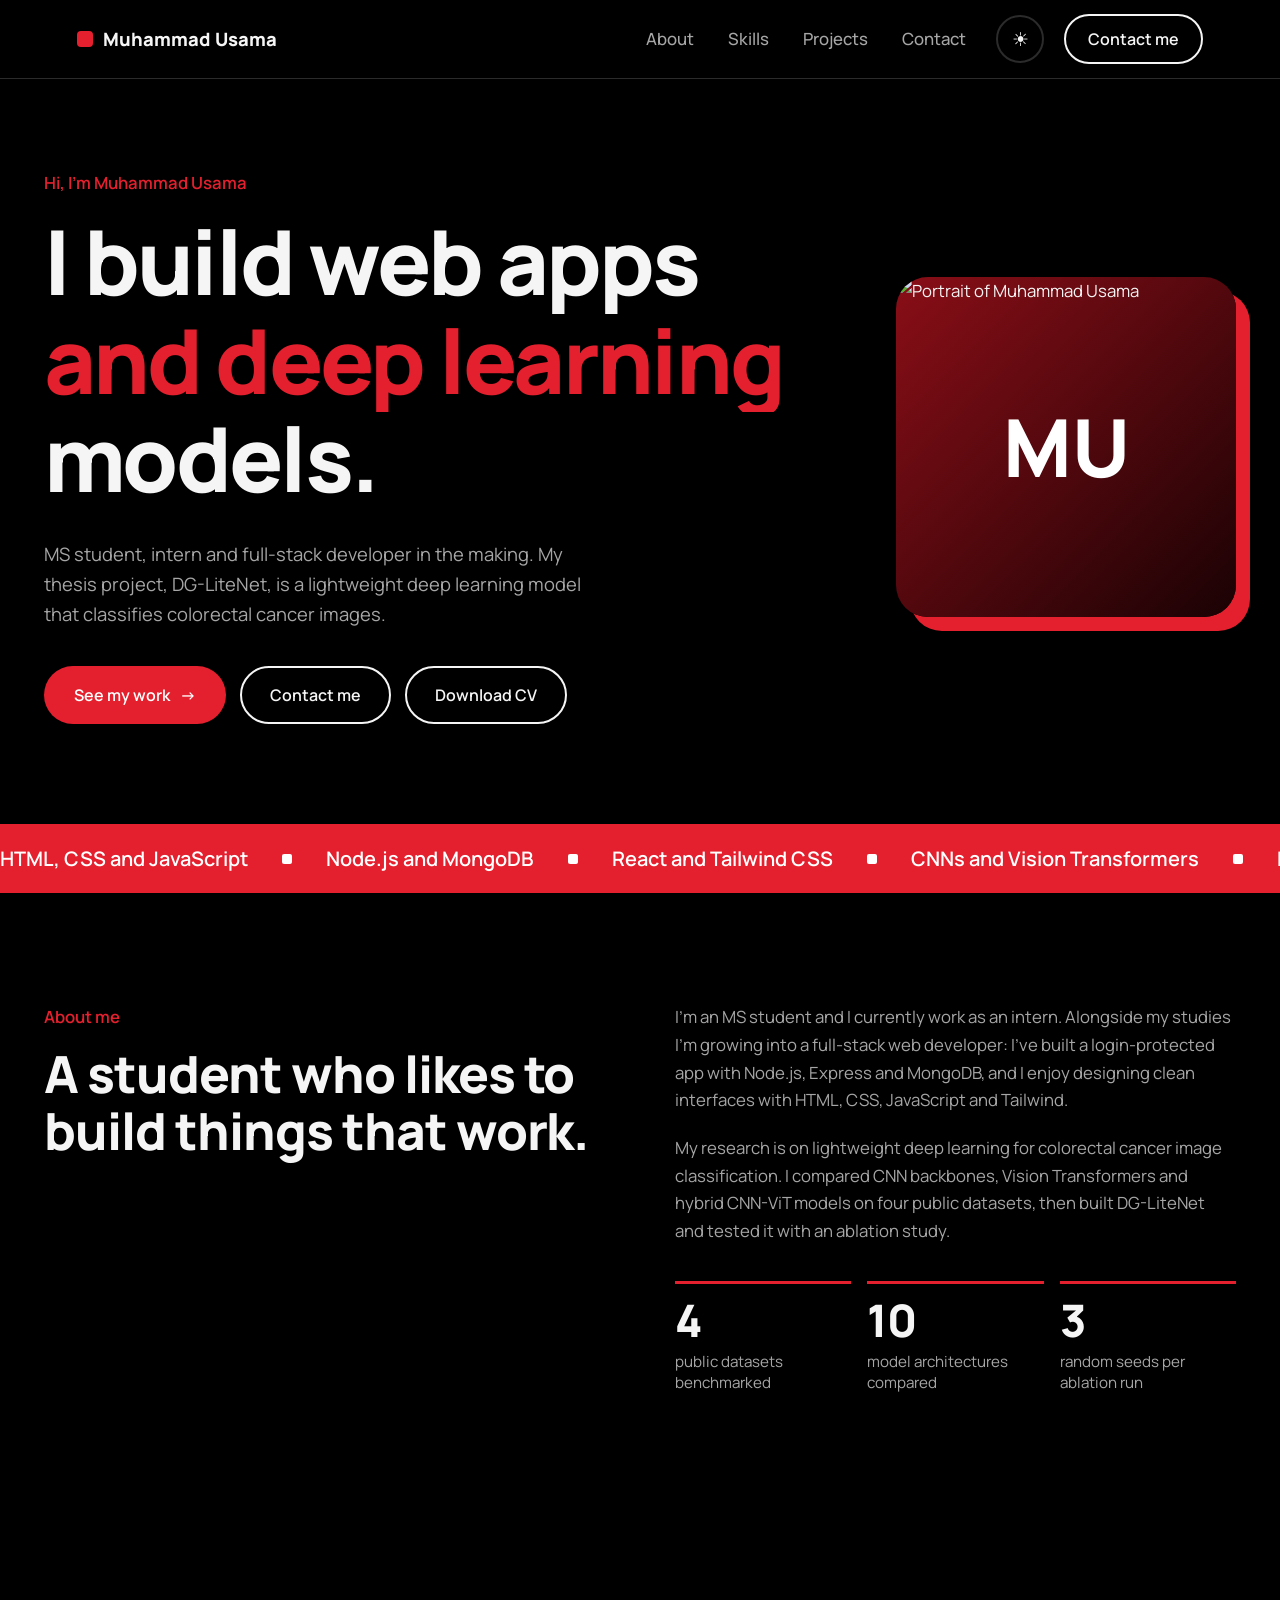
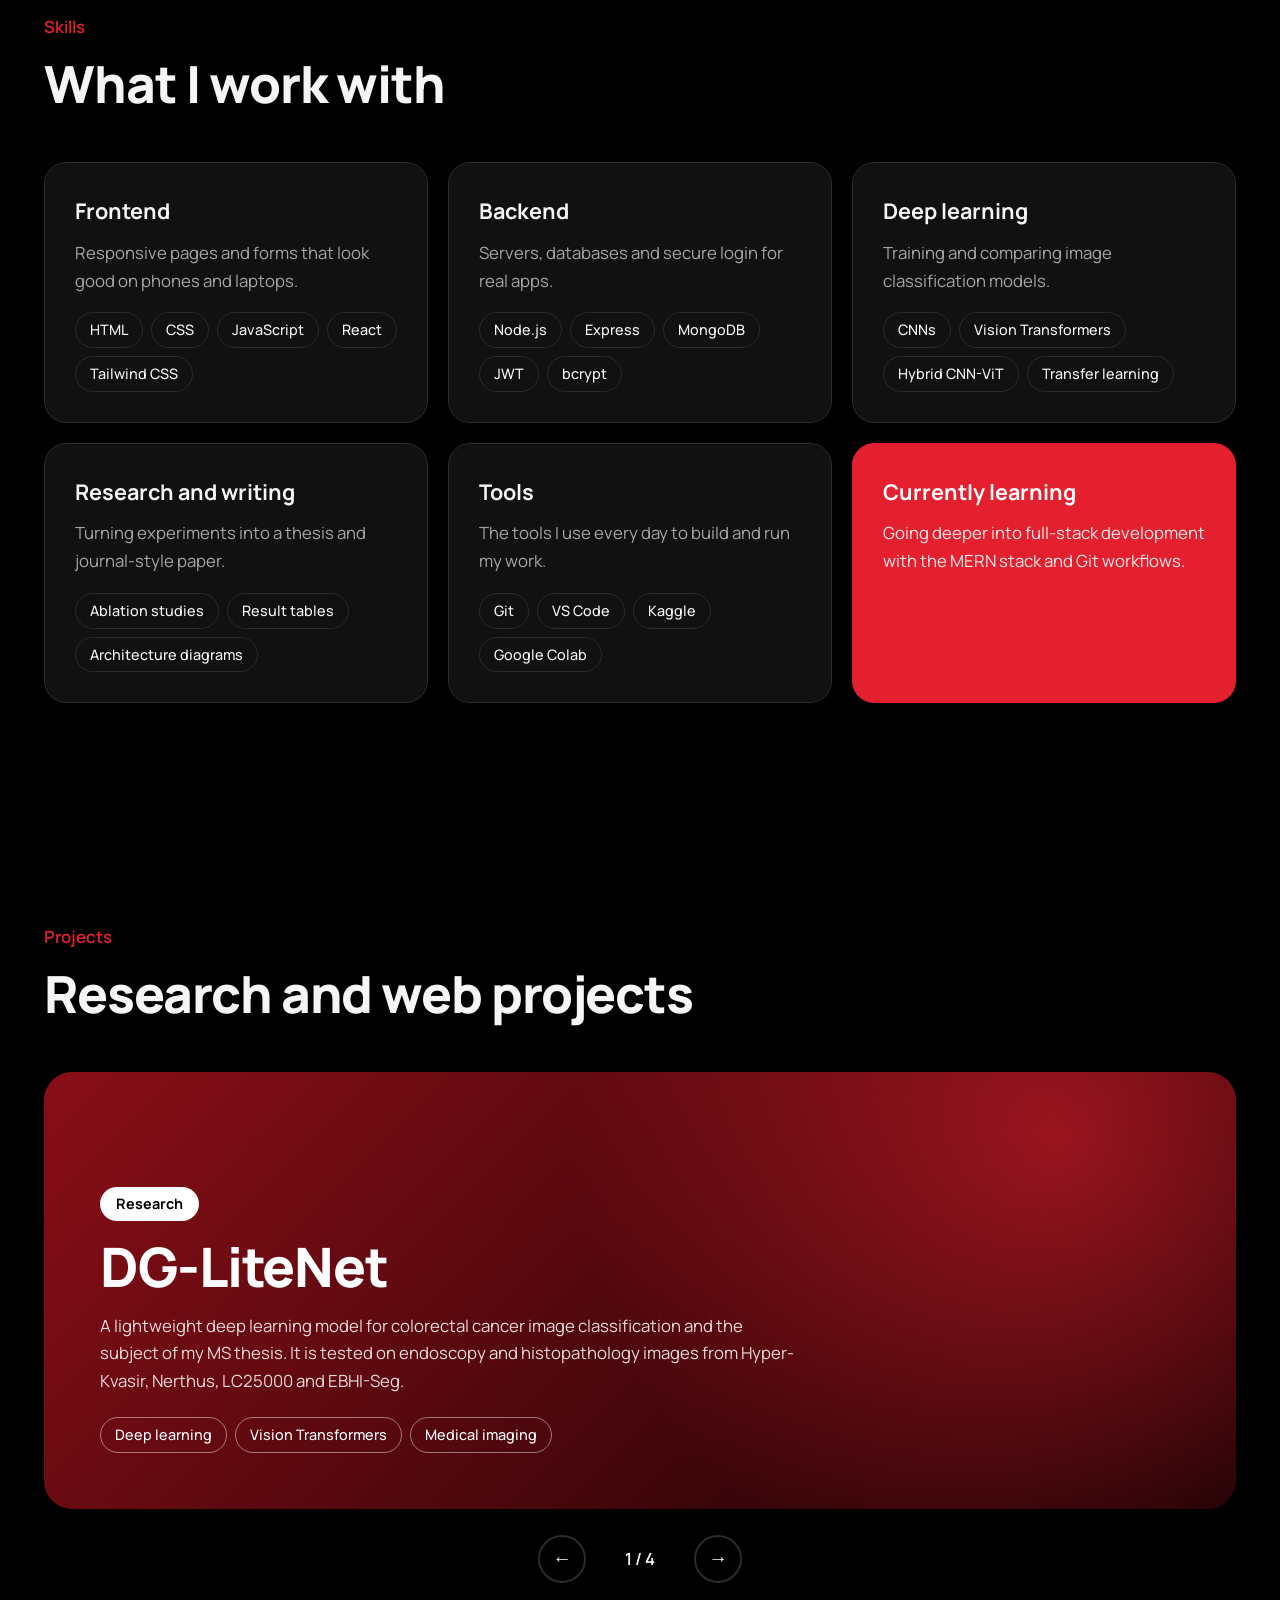
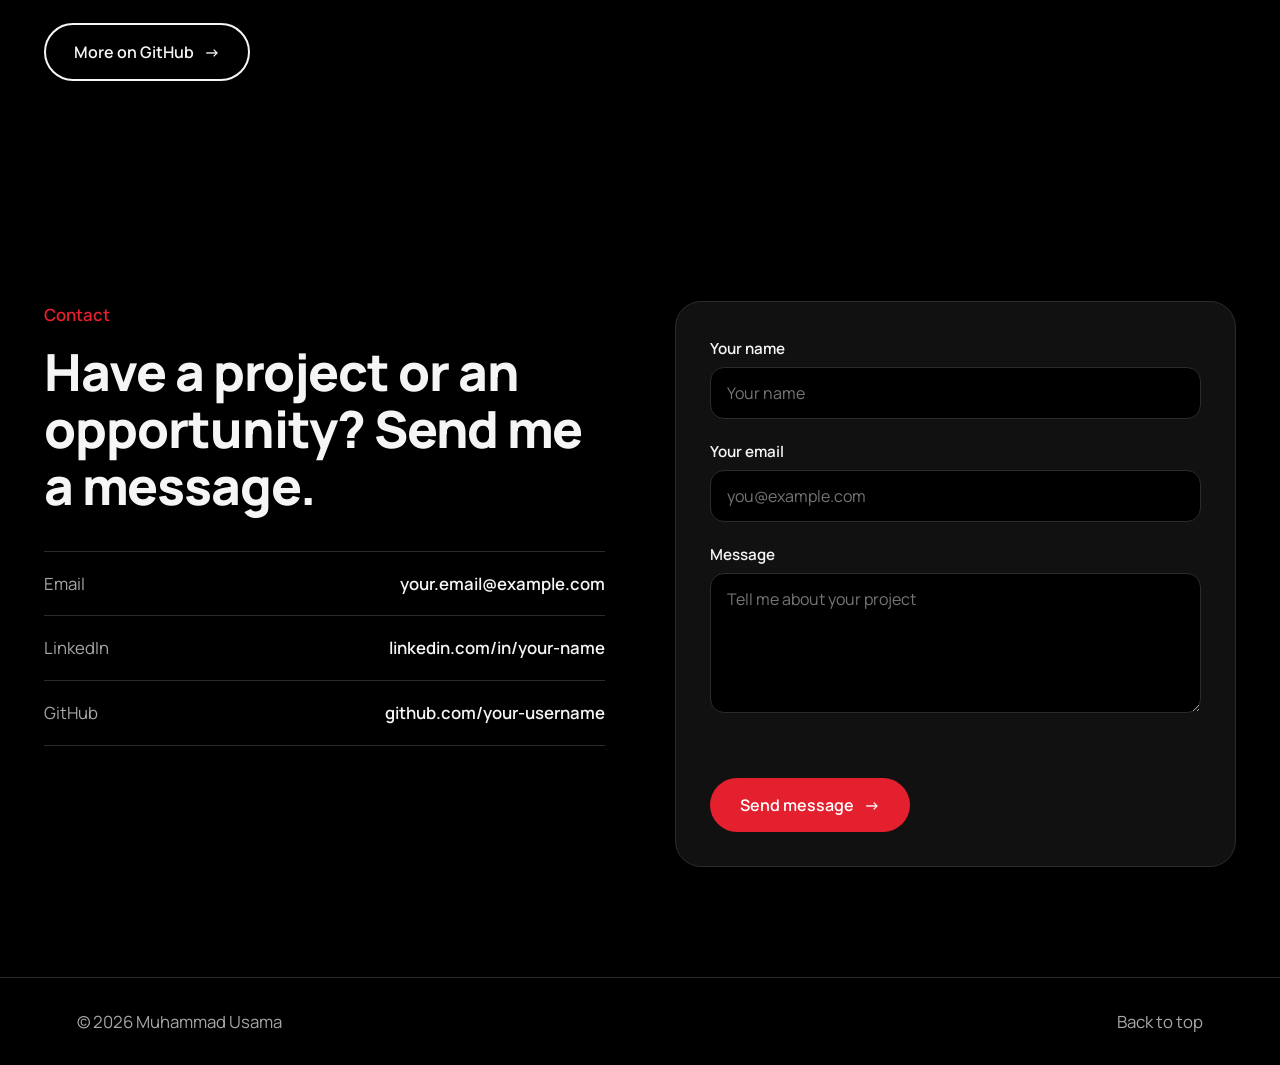
==== portfolio/index.html @ 81e558c4 "my first portfolio" ====
<!DOCTYPE html>
<html lang="en">
<head>
  <meta charset="UTF-8">
  <meta name="viewport" content="width=device-width, initial-scale=1">
  <title>Muhammad Ibrahim | Web Developer and Deep Learning Researcher</title>
  <meta name="description" content="Portfolio of Muhammad Usama: web development projects and DG-LiteNet, a lightweight deep learning model for colorectal cancer image classification.">

  <!-- Font: Manrope from Google Fonts. If you are offline the page falls back to system fonts. -->
  <link rel="preconnect" href="https://fonts.googleapis.com">
  <link rel="preconnect" href="https://fonts.gstatic.com" crossorigin>
  <link href="https://fonts.googleapis.com/css2?family=Manrope:wght@400;500;600;800&display=swap" rel="stylesheet">

  <!-- Applies the saved theme before the page paints, so there is no flash -->
  <script>
    try {
      var savedTheme = localStorage.getItem("theme");
      if (savedTheme === "light" || savedTheme === "dark") {
        document.documentElement.setAttribute("data-theme", savedTheme);
      }
    } catch (e) {}
  </script>

  <link rel="stylesheet" href="style.css">
</head>
<body>

  <!-- ============ NAVIGATION ============ -->
  <header class="nav" id="top">
    <a class="logo" href="#top" aria-label="Muhammad Usama, back to top">
      <span class="logo-mark"></span>
      Muhammad Usama
    </a>

    <nav class="nav-links" id="navLinks" aria-label="Main">
      <a href="#about">About</a>
      <a href="#skills">Skills</a>
      <a href="#projects">Projects</a>
      <a href="#contact">Contact</a>
    </nav>

    <button class="round-btn theme-btn" id="themeBtn" aria-label="Switch to light theme" type="button">&#9728;</button>

    <a class="btn btn-outline nav-cta" href="#contact">Contact me</a>

    <button class="menu-btn" id="menuBtn" aria-label="Open menu" aria-expanded="false" aria-controls="navLinks">
      <span></span><span></span><span></span>
    </button>
  </header>

  <main>

    <!-- ============ HERO ============ -->
    <section class="hero">
      <div class="hero-copy">
      <p class="hero-intro">Hi, I'm Muhammad Usama</p>
      <h1 class="hero-title">
        <span class="line"><span class="line-inner">I build web apps</span></span>
        <span class="line"><span class="line-inner red">and deep learning</span></span>
        <span class="line"><span class="line-inner">models.</span></span>
      </h1>
      <p class="hero-text">
        MS student, intern and full-stack developer in the making. My thesis project, DG-LiteNet,
        is a lightweight deep learning model that classifies colorectal cancer images.
      </p>
      <div class="hero-actions">
        <a class="btn btn-red" href="#projects">See my work <span class="arrow" aria-hidden="true">&rarr;</span></a>
        <a class="btn btn-outline" href="#contact">Contact me</a>
        <!-- CHANGE ME: put your CV file in this folder and name it cv.pdf -->
        <a class="btn btn-outline" href="cv.pdf" download="Muhammad-Usama-CV.pdf">Download CV</a>
      </div>
      </div>

      <!-- CHANGE ME: put your photo in this folder and name it photo.jpg (square photos look best) -->
      <div class="photo" id="photo">
        <span class="photo-initials" aria-hidden="true">MU</span>
        <img src="photo.jpg" alt="Portrait of Muhammad Usama" id="photoImg">
      </div>
    </section>

    <!-- ============ MARQUEE STRIP ============ -->
    <div class="marquee" aria-hidden="true">
      <div class="marquee-track">
        <span>HTML, CSS and JavaScript</span><i></i>
        <span>Node.js and MongoDB</span><i></i>
        <span>React and Tailwind CSS</span><i></i>
        <span>CNNs and Vision Transformers</span><i></i>
        <span>Medical image classification</span><i></i>
        <span>HTML, CSS and JavaScript</span><i></i>
        <span>Node.js and MongoDB</span><i></i>
        <span>React and Tailwind CSS</span><i></i>
        <span>CNNs and Vision Transformers</span><i></i>
        <span>Medical image classification</span><i></i>
      </div>
    </div>

    <!-- ============ ABOUT ============ -->
    <section class="section" id="about">
      <div class="about-grid">
        <div>
          <p class="section-label">About me</p>
          <h2 class="section-title">A student who likes to build things that work.</h2>
        </div>
        <div class="about-body">
          <p>
            I'm an MS student and I currently work as an intern. Alongside my studies I'm growing
            into a full-stack web developer: I've built a login-protected app with Node.js, Express
            and MongoDB, and I enjoy designing clean interfaces with HTML, CSS, JavaScript and Tailwind.
          </p>
          <p>
            My research is on lightweight deep learning for colorectal cancer image classification.
            I compared CNN backbones, Vision Transformers and hybrid CNN-ViT models on four public
            datasets, then built DG-LiteNet and tested it with an ablation study.
          </p>

          <div class="stats">
            <div class="stat">
              <strong data-count="4">4</strong>
              <span>public datasets benchmarked</span>
            </div>
            <div class="stat">
              <strong data-count="11">11</strong>
              <span>model architectures compared</span>
            </div>
            <div class="stat">
              <strong data-count="3">3</strong>
              <span>random seeds per ablation run</span>
            </div>
          </div>
        </div>
      </div>
    </section>

    <!-- ============ SKILLS ============ -->
    <section class="section" id="skills">
      <p class="section-label">Skills</p>
      <h2 class="section-title">What I work with</h2>

      <div class="skills-grid">
        <article class="skill-card">
          <h3>Frontend</h3>
          <p>Responsive pages and forms that look good on phones and laptops.</p>
          <ul class="chips">
            <li>HTML</li><li>CSS</li><li>JavaScript</li><li>React</li><li>Tailwind CSS</li>
          </ul>
        </article>

        <article class="skill-card">
          <h3>Backend</h3>
          <p>Servers, databases and secure login for real apps.</p>
          <ul class="chips">
            <li>Node.js</li><li>Express</li><li>MongoDB</li><li>JWT</li><li>bcrypt</li>
          </ul>
        </article>

        <article class="skill-card">
          <h3>Deep learning</h3>
          <p>Training and comparing image classification models.</p>
          <ul class="chips">
            <li>CNNs</li><li>Vision Transformers</li><li>Hybrid CNN-ViT</li><li>Transfer learning</li>
          </ul>
        </article>

        <article class="skill-card">
          <h3>Research and writing</h3>
          <p>Turning experiments into a thesis and journal-style paper.</p>
          <ul class="chips">
            <li>Ablation studies</li><li>Result tables</li><li>Architecture diagrams</li>
          </ul>
        </article>

        <article class="skill-card">
          <h3>Tools</h3>
          <p>The tools I use every day to build and run my work.</p>
          <ul class="chips">
            <li>Git</li><li>VS Code</li><li>Kaggle</li><li>Google Colab</li>
          </ul>
        </article>

        <article class="skill-card skill-card-red">
          <h3>Currently learning</h3>
          <p>Going deeper into full-stack development with the MERN stack and Git workflows.</p>
        </article>
      </div>
    </section>

    <!-- ============ PROJECTS (slider) ============ -->
    <section class="section" id="projects">
      <p class="section-label">Projects</p>
      <h2 class="section-title">Research and web projects</h2>

      <div class="slider" id="slider">
        <div class="slider-window">
          <div class="slider-track" id="sliderTrack">

            <!-- Slide 1: DG-LiteNet -->
            <article class="slide" aria-label="Project 1 of 4">
              <div class="slide-body">
                <span class="tag">Research</span>
                <h3>DG-LiteNet</h3>
                <p>
                  A lightweight deep learning model for colorectal cancer image classification and
                  the subject of my MS thesis. It is tested on endoscopy and histopathology images
                  from Hyper-Kvasir, Nerthus, LC25000 and EBHI-Seg.
                </p>
                <ul class="chips">
                  <li>Deep learning</li><li>Vision Transformers</li><li>Medical imaging</li>
                </ul>
              </div>
            </article>

            <!-- Slide 2: Benchmark -->
            <article class="slide" aria-label="Project 2 of 4">
              <div class="slide-body">
                <span class="tag">Research</span>
                <h3>CNN, ViT and hybrid benchmark</h3>
                <p>
                  A side-by-side comparison of five CNN backbones (ResNet50, EfficientNetB0,
                  DenseNet121, InceptionV3, Xception), a standalone Vision Transformer and five
                  hybrid CNN-ViT models, with test-time augmentation. Everything ran on Kaggle
                  and Google Colab.
                </p>
                <ul class="chips">
                  <li>Transfer learning</li><li>Kaggle</li><li>Google Colab</li>
                </ul>
              </div>
            </article>

            <!-- Slide 3: MERN app -->
            <article class="slide" aria-label="Project 3 of 4">
              <div class="slide-body">
                <span class="tag">Web</span>
                <h3>Login-protected user dashboard</h3>
                <p>
                  A full-stack app with registration, login and a personal dashboard. Passwords are
                  hashed with bcrypt, sessions use JWT cookies, and protected routes check the token
                  before showing data. Each user gets their own to-do list.
                </p>
                <ul class="chips">
                  <li>Node.js</li><li>Express</li><li>MongoDB</li><li>Tailwind CSS</li>
                </ul>
              </div>
            </article>

            <!-- Slide 4: Registration form -->
            <article class="slide" aria-label="Project 4 of 4">
              <div class="slide-body">
                <span class="tag">Web</span>
                <h3>University admissions form</h3>
                <p>
                  A ten-field registration form with a navy and gold design, a two-panel card layout
                  and CNIC validation with a regular expression, built with React and Tailwind.
                </p>
                <ul class="chips">
                  <li>React</li><li>Tailwind CSS</li><li>Form validation</li>
                </ul>
              </div>
            </article>

          </div>
        </div>

        <div class="slider-controls">
          <button class="round-btn" id="prevBtn" aria-label="Previous project">&larr;</button>
          <span class="slider-count" id="sliderCount" aria-live="polite">1 / 4</span>
          <button class="round-btn" id="nextBtn" aria-label="Next project">&rarr;</button>
        </div>
      </div>

      <!-- CHANGE ME: put your real GitHub profile link here -->
      <a class="btn btn-outline more-btn" href="https://github.com/your-username" target="_blank" rel="noopener">
        More on GitHub <span class="arrow" aria-hidden="true">&rarr;</span>
      </a>
    </section>

    <!-- ============ CONTACT ============ -->
    <section class="section contact" id="contact">
      <div class="contact-grid">
        <div>
          <p class="section-label">Contact</p>
          <h2 class="section-title">Have a project or an opportunity? Send me a message.</h2>
          <ul class="contact-list">
            <!-- CHANGE ME: your email, LinkedIn and GitHub -->
            <li><span>Email</span><a href="mailto:your.email@example.com">your.email@example.com</a></li>
            <li><span>LinkedIn</span><a href="https://www.linkedin.com/in/your-name" target="_blank" rel="noopener">linkedin.com/in/your-name</a></li>
            <li><span>GitHub</span><a href="https://github.com/your-username" target="_blank" rel="noopener">github.com/your-username</a></li>
          </ul>
        </div>

        <!-- Messages are sent through Formspree. Add your form ID in script.js (FORMSPREE_ID) -->
        <form class="form" id="contactForm" novalidate>
          <label for="fName">Your name</label>
          <input id="fName" name="name" type="text" required autocomplete="name" placeholder="Your name">

          <label for="fEmail">Your email</label>
          <input id="fEmail" name="email" type="email" required autocomplete="email" placeholder="you@example.com">

          <label for="fMessage">Message</label>
          <textarea id="fMessage" name="message" rows="5" required placeholder="Tell me about your project"></textarea>

          <p class="form-note" id="formNote" role="status"></p>
          <button class="btn btn-red" id="sendBtn" type="submit">Send message <span class="arrow" aria-hidden="true">&rarr;</span></button>
        </form>
      </div>
    </section>

  </main>

  <!-- ============ FOOTER ============ -->
  <footer class="footer">
    <span>&copy; 2026 Muhammad Usama</span>
    <a href="#top">Back to top</a>
  </footer>

  <script src="script.js"></script>
</body>
</html>
---- portfolio/style.css ----
/* =========================================================
   Muhammad Usama - Portfolio
   Dark theme with red accent. Light theme is switched with
   the button in the navigation (data-theme="light" on <html>).
   Change colors in the :root block below.
   ========================================================= */

:root {
  --bg: #000000;
  --bg-alpha: rgba(0, 0, 0, 0.85);
  --surface: #111111;
  --surface-2: #1b1b1b;
  --text: #f5f5f5;
  --muted: #a6a6a6;
  --line: #2b2b2b;
  --red: #e5202e;
  --red-dark: #8a0e17;
  --font: "Manrope", "Segoe UI", Roboto, Helvetica, Arial, sans-serif;
}

html[data-theme="light"] {
  --bg: #ffffff;
  --bg-alpha: rgba(255, 255, 255, 0.88);
  --surface: #f3f3f3;
  --surface-2: #e9e9e9;
  --text: #111111;
  --muted: #595959;
  --line: #dadada;
  --red: #d3111f;
}

* { box-sizing: border-box; margin: 0; padding: 0; }

html { scroll-behavior: smooth; scroll-padding-top: 90px; }

body {
  background: var(--bg);
  color: var(--text);
  font-family: var(--font);
  font-size: 1.05rem;
  line-height: 1.65;
  transition: background 0.3s, color 0.3s;
}

a { color: inherit; text-decoration: none; }
ul { list-style: none; }
img { max-width: 100%; display: block; }

:focus-visible {
  outline: 3px solid var(--red);
  outline-offset: 3px;
}

/* ---------- Buttons ---------- */
.btn {
  display: inline-flex;
  align-items: center;
  gap: 10px;
  padding: 14px 28px;
  border-radius: 999px;
  border: 2px solid transparent;
  font-family: inherit;
  font-size: 1rem;
  font-weight: 600;
  cursor: pointer;
  transition: background 0.2s, color 0.2s, border-color 0.2s;
}
.btn .arrow { transition: transform 0.2s; }
.btn:hover .arrow { transform: translateX(5px); }

.btn-red { background: var(--red); color: #ffffff; }
.btn-red:hover { background: #ffffff; color: #000000; border-color: var(--red); }

.btn-outline { border-color: var(--text); color: var(--text); background: transparent; }
.btn-outline:hover { background: var(--text); color: var(--bg); }

.round-btn {
  width: 48px;
  height: 48px;
  border-radius: 50%;
  border: 2px solid var(--line);
  background: transparent;
  color: var(--text);
  font-size: 1.2rem;
  cursor: pointer;
  transition: background 0.2s, border-color 0.2s, color 0.2s;
}
.round-btn:hover { border-color: var(--red); background: var(--red); color: #ffffff; }

/* ---------- Navigation ---------- */
.nav {
  position: sticky;
  top: 0;
  z-index: 50;
  display: flex;
  align-items: center;
  gap: 20px;
  padding: 14px 6vw;
  background: var(--bg-alpha);
  backdrop-filter: blur(10px);
  border-bottom: 1px solid var(--line);
}

.logo {
  display: flex;
  align-items: center;
  gap: 10px;
  font-weight: 800;
  font-size: 1.15rem;
  margin-right: auto;
}
.logo-mark {
  width: 16px;
  height: 16px;
  background: var(--red);
  border-radius: 4px;
}

.nav-links { display: flex; gap: 34px; margin-right: 10px; }
.nav-links a { font-weight: 500; color: var(--muted); transition: color 0.2s; }
.nav-links a:hover { color: var(--text); }

.nav-cta { padding: 10px 22px; }

.menu-btn {
  display: none;
  flex-direction: column;
  gap: 5px;
  padding: 10px;
  background: none;
  border: none;
  cursor: pointer;
}
.menu-btn span { width: 24px; height: 2px; background: var(--text); }

/* ---------- Hero ---------- */
.hero {
  max-width: 1240px;
  margin: 0 auto;
  padding: 90px 24px 100px;
  display: grid;
  grid-template-columns: 1fr 340px;
  gap: 60px;
  align-items: center;
}

.hero-intro { color: var(--red); font-weight: 600; margin-bottom: 18px; }

.hero-title {
  font-size: clamp(2.6rem, 7vw, 6rem);
  line-height: 1.02;
  font-weight: 800;
  letter-spacing: -0.03em;
}
.hero-title .line { display: block; overflow: hidden; padding-bottom: 0.08em; }
.hero-title .line-inner {
  display: block;
  transform: translateY(105%);
  animation: rise 0.9s cubic-bezier(0.2, 0.7, 0.2, 1) forwards;
}
.hero-title .line:nth-child(2) .line-inner { animation-delay: 0.12s; }
.hero-title .line:nth-child(3) .line-inner { animation-delay: 0.24s; }
.hero-title .red { color: var(--red); }

@keyframes rise { to { transform: translateY(0); } }

.hero-text {
  max-width: 560px;
  margin: 28px 0 36px;
  color: var(--muted);
  font-size: 1.15rem;
}
.hero-actions { display: flex; flex-wrap: wrap; gap: 14px; }

.photo {
  position: relative;
  width: 100%;
  max-width: 340px;
  aspect-ratio: 1 / 1;
  border-radius: 32px;
  background: linear-gradient(135deg, var(--red-dark), #1a0204);
  box-shadow: 14px 14px 0 var(--red);
  overflow: hidden;
  display: flex;
  align-items: center;
  justify-content: center;
}
.photo-initials { font-size: 5rem; font-weight: 800; color: #ffffff; }
.photo img {
  position: absolute;
  inset: 0;
  width: 100%;
  height: 100%;
  object-fit: cover;
}
.photo.no-image img { display: none; }

/* ---------- Marquee ---------- */
.marquee {
  background: var(--red);
  color: #ffffff;
  overflow: hidden;
  padding: 18px 0;
  white-space: nowrap;
}
.marquee-track {
  display: inline-flex;
  align-items: center;
  gap: 34px;
  padding-right: 34px;
  font-size: 1.25rem;
  font-weight: 600;
  animation: scroll 40s linear infinite;
}
.marquee-track i {
  width: 10px;
  height: 10px;
  background: #ffffff;
  border-radius: 2px;
  display: inline-block;
}
@keyframes scroll { to { transform: translateX(-50%); } }

/* ---------- Sections ---------- */
.section {
  max-width: 1240px;
  margin: 0 auto;
  padding: 110px 24px;
}
.section-label { color: var(--red); font-weight: 600; margin-bottom: 14px; }
.section-title {
  font-size: clamp(1.9rem, 4.2vw, 3.2rem);
  line-height: 1.12;
  font-weight: 800;
  letter-spacing: -0.02em;
  max-width: 760px;
}

/* ---------- About ---------- */
.about-grid {
  display: grid;
  grid-template-columns: 1fr 1fr;
  gap: 70px;
  align-items: start;
}
.about-body p { color: var(--muted); margin-bottom: 20px; max-width: 62ch; }

.stats {
  display: grid;
  grid-template-columns: repeat(3, 1fr);
  gap: 16px;
  margin-top: 36px;
}
.stat { border-top: 3px solid var(--red); padding-top: 14px; }
.stat strong { display: block; font-size: 2.8rem; line-height: 1; font-weight: 800; }
.stat span { display: block; margin-top: 8px; color: var(--muted); font-size: 0.95rem; line-height: 1.4; }

/* ---------- Skills ---------- */
.skills-grid {
  display: grid;
  grid-template-columns: repeat(3, 1fr);
  gap: 20px;
  margin-top: 50px;
}
.skill-card {
  background: var(--surface);
  border: 1px solid var(--line);
  border-radius: 22px;
  padding: 30px;
  transition: border-color 0.2s;
}
.skill-card:hover { border-color: var(--red); }
.skill-card h3 { font-size: 1.35rem; margin-bottom: 10px; }
.skill-card p { color: var(--muted); margin-bottom: 18px; }
.skill-card-red { background: var(--red); border-color: var(--red); color: #ffffff; }
.skill-card-red p { color: rgba(255, 255, 255, 0.9); margin-bottom: 0; }

.chips { display: flex; flex-wrap: wrap; gap: 8px; }
.chips li {
  padding: 5px 14px;
  border: 1px solid var(--line);
  border-radius: 999px;
  font-size: 0.9rem;
  font-weight: 500;
}

/* ---------- Projects slider ---------- */
.slider { margin-top: 50px; }
.slider-window { overflow: hidden; border-radius: 28px; }
.slider-track { display: flex; transition: transform 0.55s cubic-bezier(0.3, 0.7, 0.2, 1); }

.slide {
  flex: 0 0 100%;
  min-height: 400px;
  display: flex;
  align-items: flex-end;
  padding: clamp(28px, 5vw, 56px);
  background:
    radial-gradient(circle at 85% 15%, rgba(229, 32, 46, 0.55), transparent 45%),
    linear-gradient(135deg, var(--red-dark), #150103);
  color: #ffffff;
}
.slide-body { max-width: 700px; }
.slide h3 {
  font-size: clamp(2rem, 4.5vw, 3.4rem);
  line-height: 1.08;
  font-weight: 800;
  letter-spacing: -0.02em;
  margin: 16px 0;
}
.slide p { color: rgba(255, 255, 255, 0.85); margin-bottom: 22px; }
.slide .chips li { border-color: rgba(255, 255, 255, 0.45); color: #ffffff; }

.tag {
  display: inline-block;
  padding: 5px 16px;
  border-radius: 999px;
  background: #ffffff;
  color: #000000;
  font-size: 0.9rem;
  font-weight: 700;
}

.slider-controls { display: flex; align-items: center; justify-content: center; gap: 24px; margin-top: 26px; }
.slider-count { font-weight: 600; min-width: 60px; text-align: center; }

.more-btn { margin-top: 40px; }

/* ---------- Contact ---------- */
.contact-grid {
  display: grid;
  grid-template-columns: 1fr 1fr;
  gap: 70px;
  align-items: start;
}
.contact-list { margin-top: 36px; border-top: 1px solid var(--line); }
.contact-list li {
  display: flex;
  justify-content: space-between;
  gap: 16px;
  padding: 18px 0;
  border-bottom: 1px solid var(--line);
}
.contact-list span { color: var(--muted); }
.contact-list a { font-weight: 600; word-break: break-all; text-align: right; }
.contact-list a:hover { color: var(--red); }

.form {
  background: var(--surface);
  border: 1px solid var(--line);
  border-radius: 26px;
  padding: 34px;
}
.form label { display: block; font-weight: 600; font-size: 0.95rem; margin-bottom: 6px; }
.form input,
.form textarea {
  width: 100%;
  margin-bottom: 20px;
  padding: 14px 16px;
  background: var(--bg);
  color: var(--text);
  border: 1px solid var(--line);
  border-radius: 14px;
  font-family: inherit;
  font-size: 1rem;
  resize: vertical;
}
.form input:focus,
.form textarea:focus { outline: none; border-color: var(--red); box-shadow: 0 0 0 3px rgba(229, 32, 46, 0.3); }
.form-note { min-height: 1.5em; margin-bottom: 14px; font-size: 0.95rem; color: var(--muted); }
.form-note.ok { color: #2fb457; }
.form-note.error { color: var(--red); }

/* ---------- Footer ---------- */
.footer {
  display: flex;
  justify-content: space-between;
  gap: 16px;
  padding: 30px 6vw;
  border-top: 1px solid var(--line);
  color: var(--muted);
}
.footer a:hover { color: var(--red); }

/* ---------- Responsive ---------- */
@media (max-width: 960px) {
  .hero { grid-template-columns: 1fr; padding-top: 60px; }
  .photo { max-width: 280px; margin-right: 14px; }
  .about-grid, .contact-grid { grid-template-columns: 1fr; gap: 40px; }
  .skills-grid { grid-template-columns: repeat(2, 1fr); }

  .menu-btn { display: flex; }
  .nav-cta { display: none; }
  .nav-links {
    display: none;
    position: absolute;
    top: 100%;
    left: 0;
    right: 0;
    flex-direction: column;
    gap: 0;
    margin: 0;
    background: var(--bg);
    border-bottom: 1px solid var(--line);
  }
  .nav-links.open { display: flex; }
  .nav-links a { padding: 16px 6vw; border-top: 1px solid var(--line); }
}

@media (max-width: 620px) {
  .section { padding: 80px 20px; }
  .skills-grid { grid-template-columns: 1fr; }
  .stats { grid-template-columns: 1fr; }
  .slide { min-height: 460px; }
  .form { padding: 24px; }
  .footer { flex-direction: column; }
}

/* ---------- Reduced motion ---------- */
@media (prefers-reduced-motion: reduce) {
  html { scroll-behavior: auto; }
  .hero-title .line-inner { animation: none; transform: none; }
  .marquee-track { animation: none; }
  .slider-track { transition: none; }
}
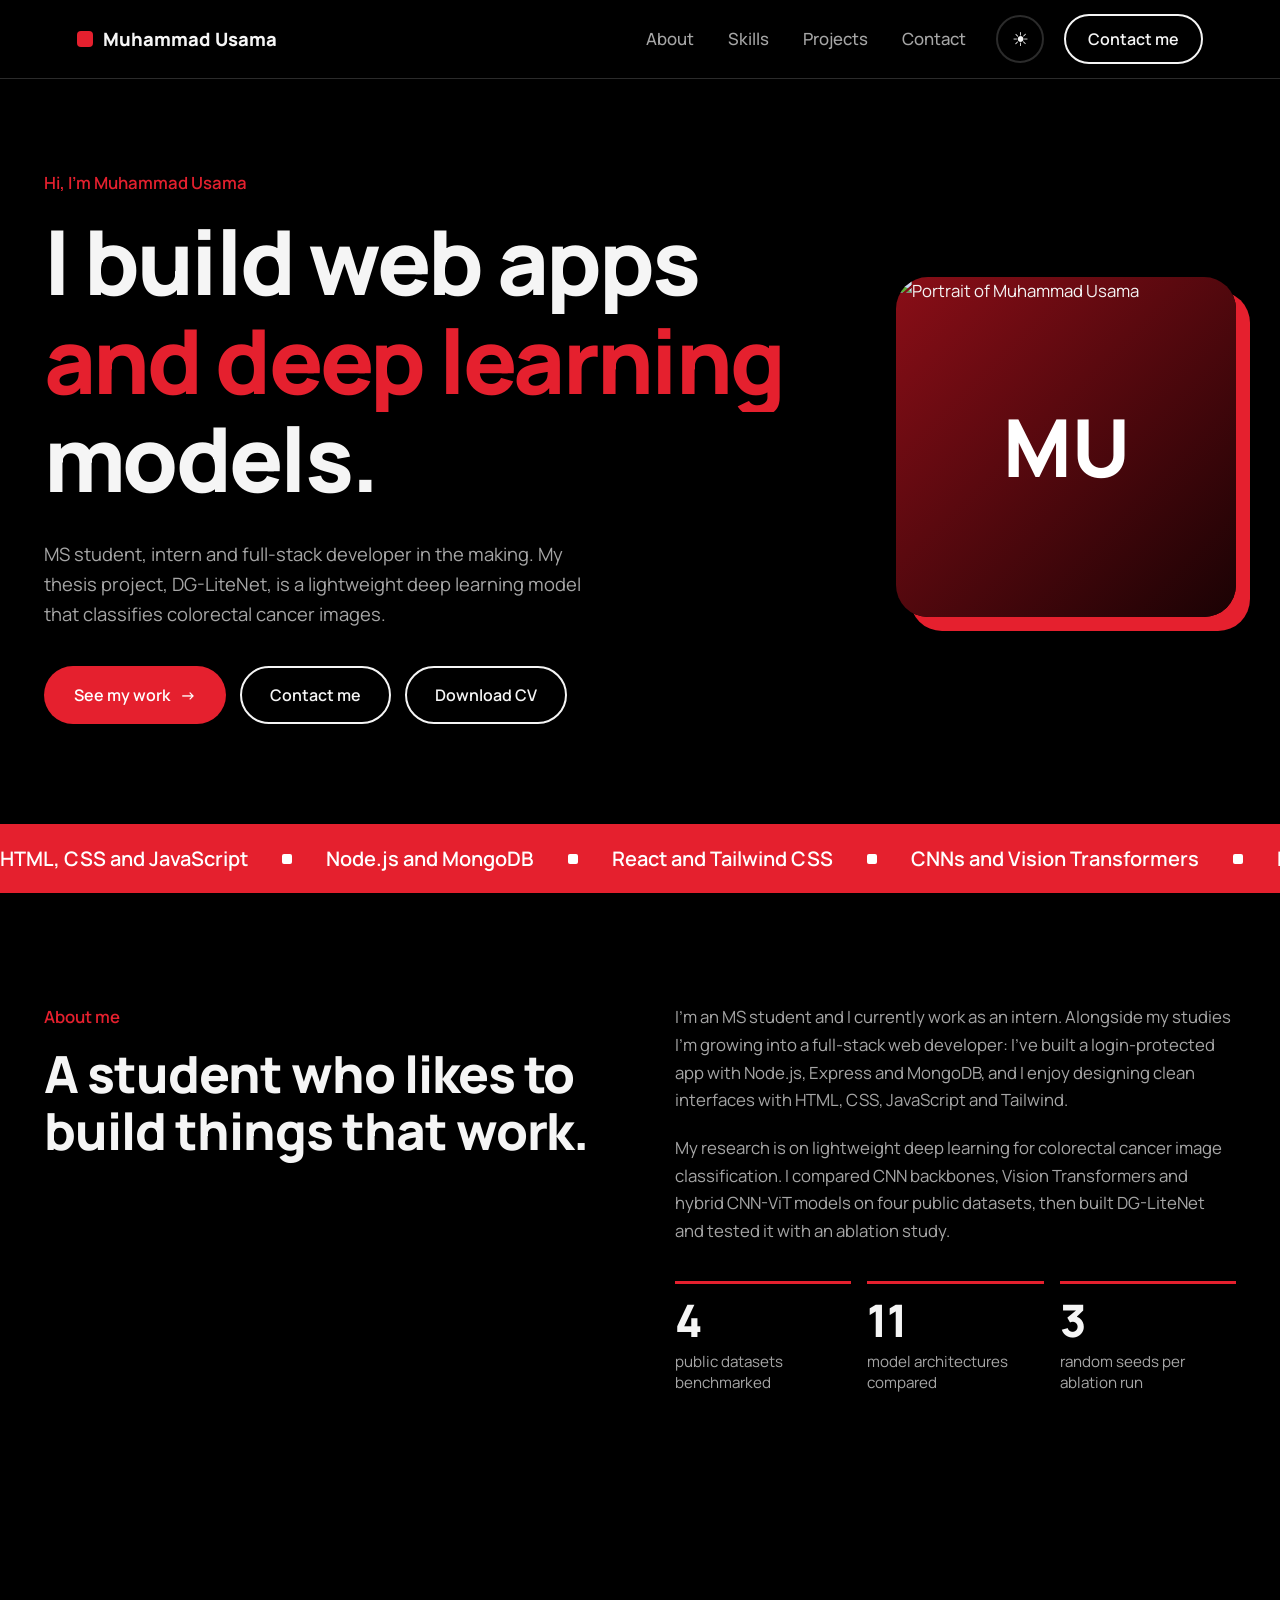
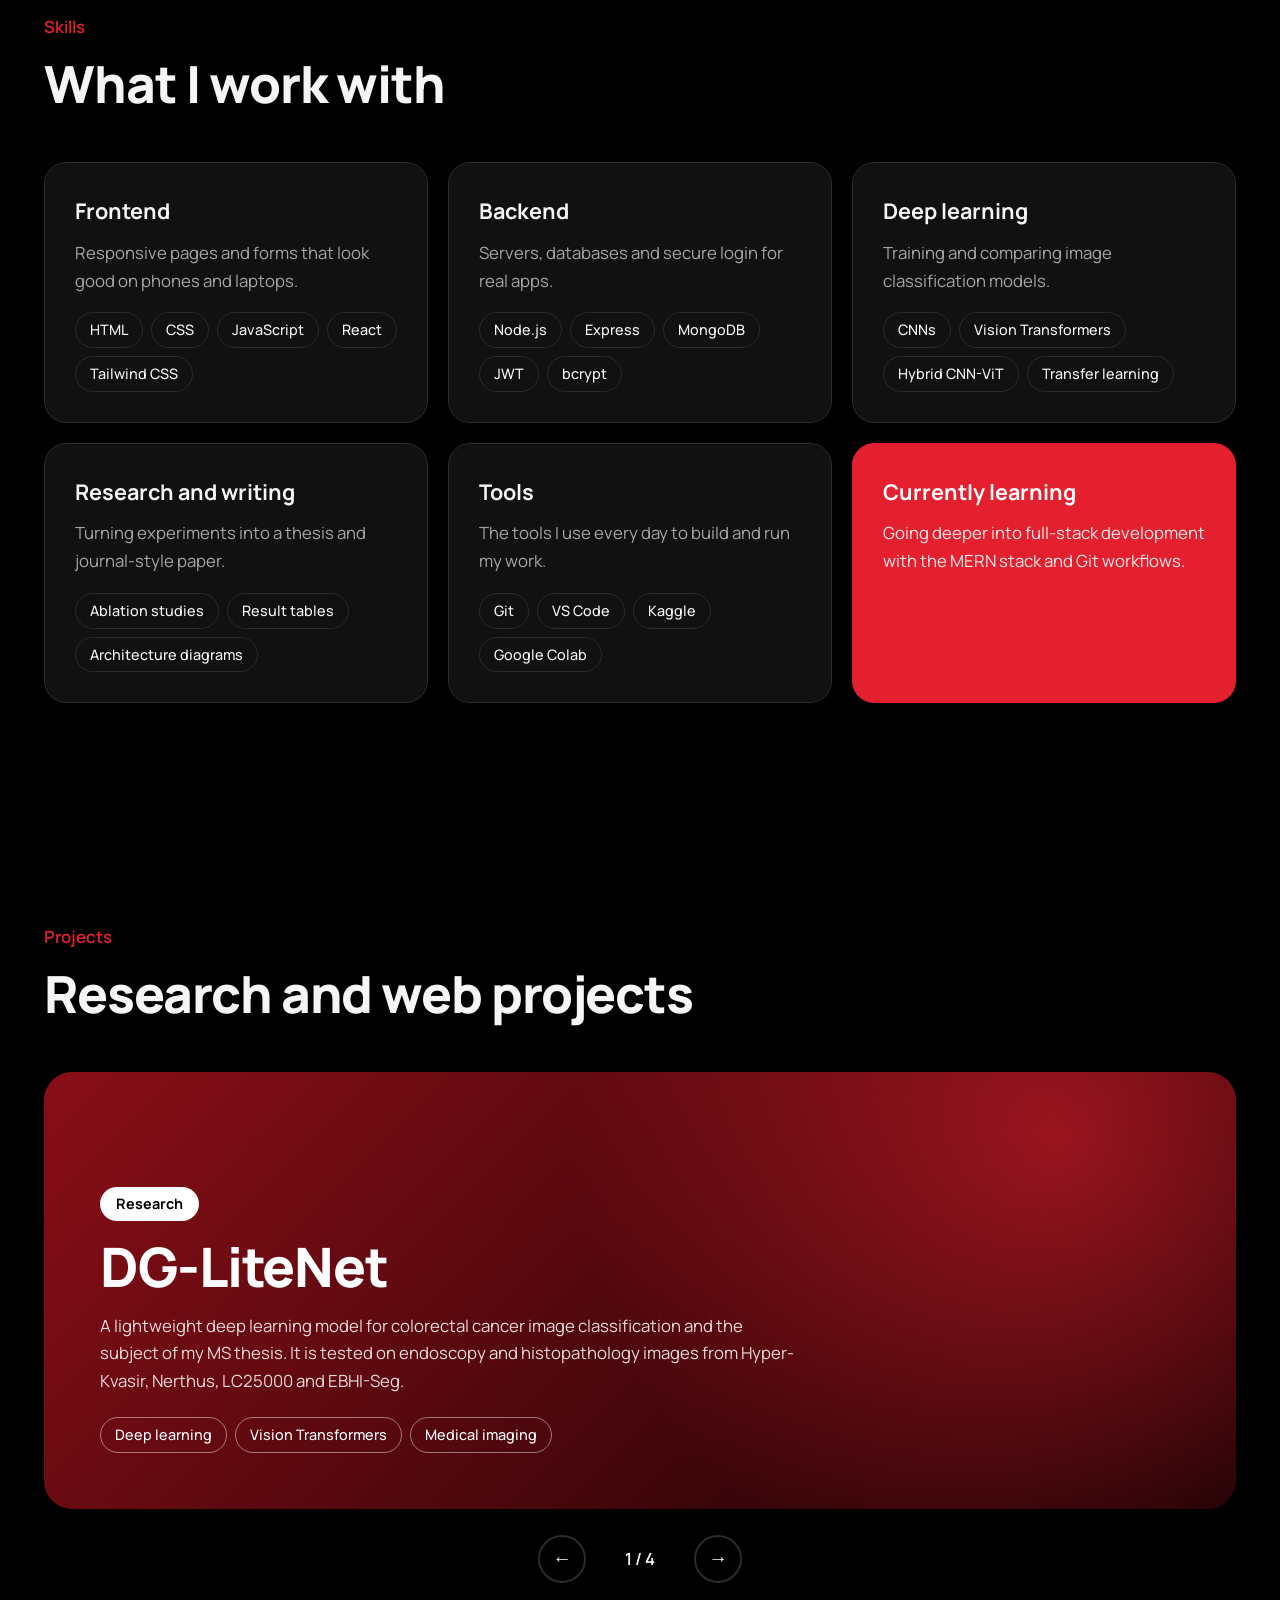
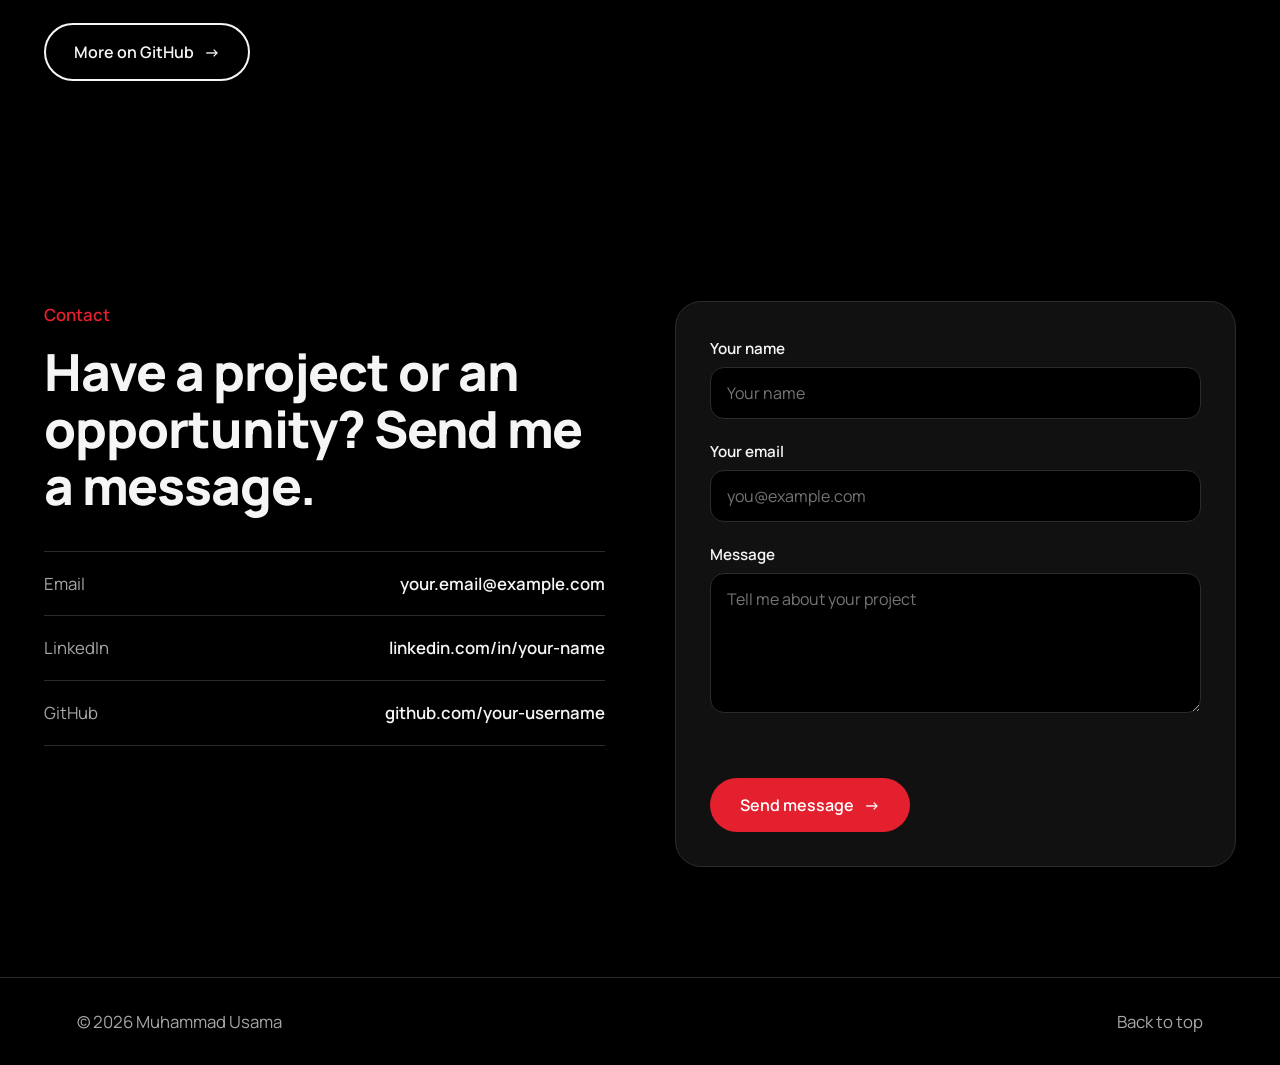
==== commit 771638b4: "these are changes" ====
--- a/portfolio/index.html
+++ b/portfolio/index.html
@@ -3,7 +3,7 @@
 <head>
   <meta charset="UTF-8">
   <meta name="viewport" content="width=device-width, initial-scale=1">
-  <title>Muhammad Ibrahim | Web Developer and Deep Learning Researcher</title>
+  <title>Muhammad Ibrahim | Web Development and Deep Learning </title>
   <meta name="description" content="Portfolio of Muhammad Usama: web development projects and DG-LiteNet, a lightweight deep learning model for colorectal cancer image classification.">
 
   <!-- Font: Manrope from Google Fonts. If you are offline the page falls back to system fonts. -->
